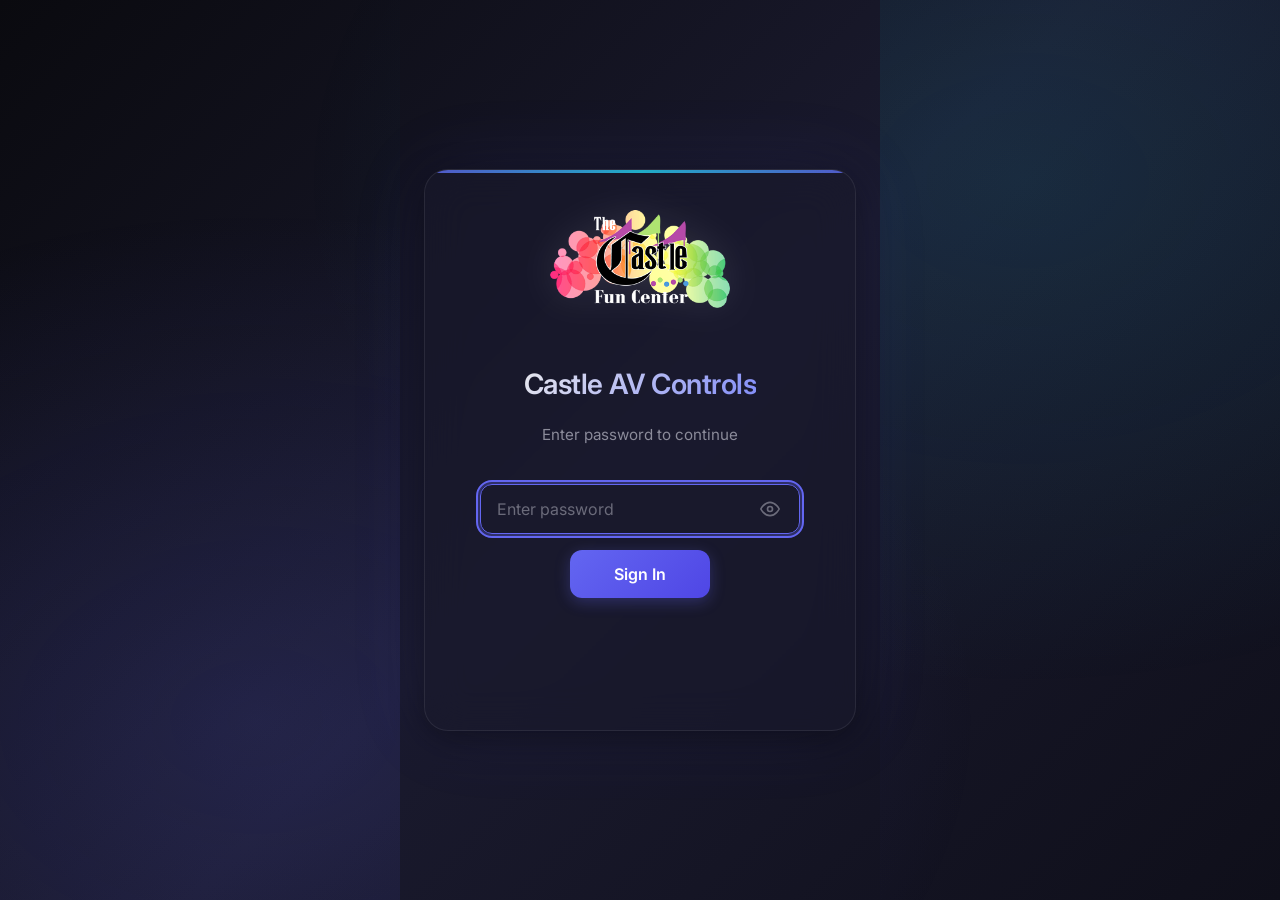
==== index.html @ af25a1f1 "Add files via upload" ====
<!DOCTYPE html>
<html lang="en">
<head>
    <meta charset="UTF-8">
    <meta name="viewport" content="width=device-width, initial-scale=1.0">
    <title>Castle AV Controls</title>
    <!-- Google Fonts with fallback for LiveCode browser widget -->
    <link rel="preconnect" href="https://fonts.googleapis.com">
    <link rel="preconnect" href="https://fonts.gstatic.com" crossorigin>
    <link href="https://fonts.googleapis.com/css2?family=Inter:wght@300;400;500;600;700&display=swap" rel="stylesheet" onerror="this.remove()">
    <!-- Fallback font stack defined in CSS below -->
    <style>
        *, *::before, *::after {
            box-sizing: border-box;
        }

        body, html {
            height: 100%;
            margin: 0;
            display: flex;
            justify-content: center;
            align-items: center;
            font-family: 'Inter', -apple-system, BlinkMacSystemFont, 'Segoe UI', Roboto, sans-serif;
            background: linear-gradient(135deg, #0a0a0f 0%, #1a1a2e 50%, #0f0f1a 100%);
            background-attachment: fixed;
            color: #e8e8ed;
            -webkit-font-smoothing: antialiased;
            -moz-osx-font-smoothing: grayscale;
        }

        /* Ambient glow effect */
        body::before {
            content: '';
            position: fixed;
            top: 0;
            left: 0;
            right: 0;
            bottom: 0;
            background-image:
                radial-gradient(ellipse at 20% 80%, rgba(99, 102, 241, 0.15) 0%, transparent 50%),
                radial-gradient(ellipse at 80% 20%, rgba(34, 211, 238, 0.1) 0%, transparent 50%);
            pointer-events: none;
            z-index: -1;
        }

        .centered-content {
            text-align: center;
            background: rgba(26, 26, 46, 0.6);
            backdrop-filter: blur(20px);
            -webkit-backdrop-filter: blur(20px);
            padding: 2.5rem;
            border-radius: 24px;
            border: 1px solid rgba(255, 255, 255, 0.08);
            box-shadow:
                0 8px 32px rgba(0, 0, 0, 0.4),
                0 0 80px rgba(99, 102, 241, 0.1);
            max-width: 90%;
            width: 480px;
            position: relative;
            overflow: hidden;
        }

        /* Subtle gradient border effect */
        .centered-content::before {
            content: '';
            position: absolute;
            top: 0;
            left: 0;
            right: 0;
            height: 3px;
            background: linear-gradient(90deg, #6366f1, #22d3ee, #6366f1);
            opacity: 0.8;
        }

        .logo {
            max-width: 180px;
            margin-bottom: 1.5rem;
            filter: brightness(1.1) drop-shadow(0 0 20px rgba(255, 255, 255, 0.1));
            transition: all 0.3s ease;
        }

        .logo:hover {
            filter: brightness(1.2) drop-shadow(0 0 30px rgba(99, 102, 241, 0.4));
            transform: scale(1.02);
        }

        h1 {
            font-size: 1.75rem;
            font-weight: 600;
            margin-bottom: 0.5rem;
            background: linear-gradient(135deg, #e8e8ed 0%, #818cf8 100%);
            -webkit-background-clip: text;
            -webkit-text-fill-color: transparent;
            background-clip: text;
            letter-spacing: -0.02em;
        }

        h5 {
            color: #8b8b9a;
            font-size: 0.95rem;
            font-weight: 400;
            margin: 0 0 1.5rem 0;
        }

        .button-grid {
            display: grid;
            grid-template-columns: repeat(2, 1fr);
            gap: 0.875rem;
            margin-top: 1.25rem;
        }

        .button {
            display: flex;
            align-items: center;
            justify-content: center;
            padding: 0.875rem 1rem;
            background: linear-gradient(135deg, #6366f1 0%, #4f46e5 100%);
            color: #ffffff;
            text-decoration: none;
            border-radius: 12px;
            transition: all 0.25s ease;
            font-weight: 500;
            font-size: 0.95rem;
            border: none;
            cursor: pointer;
            position: relative;
            overflow: hidden;
            box-shadow: 0 4px 15px rgba(99, 102, 241, 0.3);
        }

        .button::before {
            content: '';
            position: absolute;
            top: 0;
            left: -100%;
            width: 100%;
            height: 100%;
            background: linear-gradient(90deg, transparent, rgba(255, 255, 255, 0.15), transparent);
            transition: 0.4s cubic-bezier(0.4, 0, 0.2, 1);
        }

        .button:hover {
            transform: translateY(-2px);
            box-shadow: 0 6px 25px rgba(99, 102, 241, 0.4);
        }

        .button:hover::before {
            left: 100%;
        }

        .button:active {
            transform: translateY(0);
        }

        .button.special-link {
            background: linear-gradient(135deg, #22d3ee 0%, #06b6d4 100%);
            color: #0a0a0f;
            box-shadow: 0 4px 15px rgba(34, 211, 238, 0.3);
        }

        .button.special-link:hover {
            box-shadow: 0 6px 25px rgba(34, 211, 238, 0.4);
        }

        #passwordDialog {
            display: flex;
            flex-direction: column;
            align-items: center;
        }

        #passwordForm {
            display: flex;
            flex-direction: column;
            align-items: center;
            gap: 1rem;
            width: 100%;
        }

        .password-container {
            position: relative;
            width: 100%;
            max-width: 320px;
            display: flex;
            align-items: center;
        }

        #passwordInput {
            width: 100%;
            padding: 0.875rem 3rem 0.875rem 1rem;
            border: 1px solid rgba(255, 255, 255, 0.1);
            border-radius: 12px;
            background: rgba(26, 26, 46, 0.8);
            color: #e8e8ed;
            font-family: inherit;
            font-size: 1rem;
            transition: all 0.2s ease;
        }

        #passwordInput:focus {
            outline: none;
            border-color: #6366f1;
            box-shadow: 0 0 0 3px rgba(99, 102, 241, 0.3);
        }

        #passwordInput::placeholder {
            color: #6b6b7a;
        }

        .toggle-password {
            position: absolute;
            right: 0.75rem;
            background: transparent;
            border: none;
            color: #6b6b7a;
            cursor: pointer;
            padding: 0.5rem;
            display: flex;
            align-items: center;
            justify-content: center;
            transition: color 0.2s ease;
            border-radius: 8px;
        }

        .toggle-password:hover {
            color: #6366f1;
            background: rgba(99, 102, 241, 0.1);
        }

        #submitPassword {
            padding: 0.875rem 2.5rem;
            background: linear-gradient(135deg, #6366f1 0%, #4f46e5 100%);
            color: #ffffff;
            border: none;
            border-radius: 12px;
            cursor: pointer;
            font-weight: 600;
            font-size: 1rem;
            font-family: inherit;
            transition: all 0.25s ease;
            box-shadow: 0 4px 15px rgba(99, 102, 241, 0.3);
            min-width: 140px;
        }

        #submitPassword:hover {
            transform: translateY(-2px);
            box-shadow: 0 6px 25px rgba(99, 102, 241, 0.4);
        }

        #submitPassword:active {
            transform: translateY(0);
        }

        #errorMessage {
            color: #f87171;
            margin-top: 0.25rem;
            min-height: 1.5rem;
            font-size: 0.9rem;
            font-weight: 500;
        }

        .attempt-counter {
            color: #6b6b7a;
            font-size: 0.85rem;
            margin-top: 0.25rem;
        }

        .loading-spinner {
            display: inline-block;
            width: 18px;
            height: 18px;
            border: 2px solid rgba(255, 255, 255, 0.2);
            border-radius: 50%;
            border-top-color: #6366f1;
            animation: spin 0.8s linear infinite;
            margin-right: 0.5rem;
        }

        @keyframes spin {
            to { transform: rotate(360deg); }
        }

        @keyframes shake {
            0%, 100% { transform: translateX(0); }
            20%, 60% { transform: translateX(-6px); }
            40%, 80% { transform: translateX(6px); }
        }

        .shake {
            animation: shake 0.4s ease-in-out;
        }

        .shake #passwordInput {
            border-color: #ef4444 !important;
            box-shadow: 0 0 0 3px rgba(239, 68, 68, 0.3) !important;
        }

        .zone-button-loading {
            opacity: 0.6;
            pointer-events: none;
        }

        /* Tooltip styles */
        [data-tooltip] {
            position: relative;
        }

        [data-tooltip]:hover::after {
            content: attr(data-tooltip);
            position: absolute;
            bottom: calc(100% + 8px);
            left: 50%;
            transform: translateX(-50%);
            padding: 0.5rem 0.75rem;
            background: #1a1a2e;
            color: #e8e8ed;
            font-size: 0.8rem;
            font-weight: 500;
            border-radius: 8px;
            white-space: nowrap;
            z-index: 100;
            border: 1px solid rgba(255, 255, 255, 0.1);
            box-shadow: 0 4px 12px rgba(0, 0, 0, 0.3);
        }

        /* Better focus styles */
        #passwordInput:focus-visible,
        .button:focus-visible,
        #submitPassword:focus-visible {
            outline: 2px solid #6366f1;
            outline-offset: 2px;
        }

        .admin-link {
            margin-top: 1.75rem;
            padding-top: 1.25rem;
            border-top: 1px solid rgba(255, 255, 255, 0.08);
        }

        .admin-link a {
            color: #8b8b9a;
            text-decoration: none;
            font-size: 0.9rem;
            transition: all 0.2s ease;
        }

        .admin-link a:hover {
            color: #6366f1;
        }

        .admin-button {
            display: inline-flex;
            align-items: center;
            gap: 0.5rem;
            padding: 0.625rem 1rem;
            background: rgba(255, 255, 255, 0.03);
            border: 1px solid rgba(255, 255, 255, 0.08);
            border-radius: 10px;
            transition: all 0.2s ease;
        }

        .admin-button:hover {
            background: rgba(99, 102, 241, 0.1);
            border-color: rgba(99, 102, 241, 0.3);
        }

        .admin-button svg {
            opacity: 0.7;
        }

        .help-text {
            color: #6b6b7a;
            font-size: 0.875rem;
            margin-top: 1rem;
            line-height: 1.5;
        }

        .loading {
            color: #8b8b9a;
            font-style: normal;
            display: flex;
            align-items: center;
            justify-content: center;
            gap: 0.75rem;
            padding: 1rem;
            font-size: 0.95rem;
        }

        .loading::before {
            content: '';
            width: 18px;
            height: 18px;
            border: 2px solid rgba(99, 102, 241, 0.2);
            border-radius: 50%;
            border-top-color: #6366f1;
            animation: spin 0.8s linear infinite;
        }

        .error-loading {
            color: #f87171;
            text-align: center;
            padding: 1rem;
            font-size: 0.95rem;
        }

        .retry-btn {
            margin-top: 0.75rem;
            padding: 0.625rem 1.25rem;
            background: rgba(255, 255, 255, 0.05);
            border: 1px solid rgba(255, 255, 255, 0.1);
            color: #e8e8ed;
            border-radius: 8px;
            cursor: pointer;
            font-family: inherit;
            font-size: 0.9rem;
            font-weight: 500;
            transition: all 0.2s ease;
        }

        .retry-btn:hover {
            background: rgba(99, 102, 241, 0.1);
            border-color: rgba(99, 102, 241, 0.3);
        }

        /* Tablet adjustments */
        @media (max-width: 520px) {
            .centered-content {
                padding: 2rem 1.5rem;
                border-radius: 20px;
                width: 95%;
                max-width: none;
            }

            h1 {
                font-size: 1.5rem;
            }

            .logo {
                max-width: 150px;
            }
        }

        /* Mobile-specific button improvements */
        @media (max-width: 480px) {
            .centered-content {
                padding: 1.5rem 1rem;
                border-radius: 16px;
                margin: 0.5rem;
            }

            .button-grid {
                grid-template-columns: repeat(2, 1fr);
                gap: 0.625rem;
            }

            .button {
                padding: 1rem 0.75rem;
                font-size: 0.875rem;
                min-height: 56px;
                border-radius: 10px;
                text-align: center;
                line-height: 1.2;
                word-break: break-word;
                hyphens: auto;
            }

            .button.special-link {
                grid-column: span 1;
            }

            h1 {
                font-size: 1.35rem;
            }

            h5 {
                font-size: 0.875rem;
                margin-bottom: 1rem;
            }

            .logo {
                max-width: 130px;
                margin-bottom: 1rem;
            }

            .admin-link {
                margin-top: 1.25rem;
                padding-top: 1rem;
            }

            .admin-button {
                padding: 0.5rem 0.875rem;
                font-size: 0.85rem;
            }

            .help-text {
                font-size: 0.8rem;
                margin-top: 0.75rem;
            }
        }

        /* Extra small screens - single column with balanced buttons */
        @media (max-width: 340px) {
            .button-grid {
                grid-template-columns: 1fr;
                gap: 0.5rem;
            }

            .button {
                min-height: 52px;
                padding: 0.875rem 1rem;
            }
        }

        /* Touch device optimizations */
        @media (pointer: coarse) {
            .button {
                min-height: 48px;
            }

            .button:active {
                transform: scale(0.98);
            }
        }

        /* Reduced motion */
        @media (prefers-reduced-motion: reduce) {
            *, *::before, *::after {
                animation-duration: 0.01ms !important;
                animation-iteration-count: 1 !important;
                transition-duration: 0.01ms !important;
            }
        }
    </style>
</head>
<body>
    <div class="centered-content">
        <div id="passwordDialog">
            <div id="passwordForm">
                <img src="logo.png" alt="Castle AV Controls Logo" class="logo">
                <h1>Castle AV Controls</h1>
                <h5>Enter password to continue</h5>
                <div class="password-container">
                    <input type="password" id="passwordInput" placeholder="Enter password" aria-label="Password" autocomplete="current-password">
                    <button type="button" id="togglePassword" class="toggle-password" aria-label="Show password" title="Show/hide password">
                        <svg id="eyeIcon" xmlns="http://www.w3.org/2000/svg" width="20" height="20" viewBox="0 0 24 24" fill="none" stroke="currentColor" stroke-width="2">
                            <path d="M1 12s4-8 11-8 11 8 11 8-4 8-11 8-11-8-11-8z"></path>
                            <circle cx="12" cy="12" r="3"></circle>
                        </svg>
                    </button>
                </div>
                <button id="submitPassword">Sign In</button>
                <p id="errorMessage" role="alert" aria-live="polite"></p>
                <p id="attemptCounter" class="attempt-counter"></p>
            </div>
        </div>

        <div class="container" style="display: none;">
            <img src="logo.png" alt="Castle AV Controls Logo" class="logo">
            <h1>Castle AV Controls</h1>
            <div class="button-grid" id="zone-buttons">
                <span class="loading">Loading zones...</span>
            </div>
            <div class="admin-link">
                <a href="zonemanager.php" title="Add, edit, or manage zones" class="admin-button">
                    <svg width="16" height="16" viewBox="0 0 20 20" fill="currentColor">
                        <path fill-rule="evenodd" d="M11.49 3.17c-.38-1.56-2.6-1.56-2.98 0a1.532 1.532 0 01-2.286.948c-1.372-.836-2.942.734-2.106 2.106.54.886.061 2.042-.947 2.287-1.561.379-1.561 2.6 0 2.978a1.532 1.532 0 01.947 2.287c-.836 1.372.734 2.942 2.106 2.106a1.532 1.532 0 012.287.947c.379 1.561 2.6 1.561 2.978 0a1.533 1.533 0 012.287-.947c1.372.836 2.942-.734 2.106-2.106a1.533 1.533 0 01.947-2.287c1.561-.379 1.561-2.6 0-2.978a1.532 1.532 0 01-.947-2.287c.836-1.372-.734-2.942-2.106-2.106a1.532 1.532 0 01-2.287-.947zM10 13a3 3 0 100-6 3 3 0 000 6z" clip-rule="evenodd"/>
                    </svg>
                    Zone Manager
                </a>
            </div>
            <p class="help-text">Select a zone above to control AV equipment in that area.</p>
        </div>
    </div>
    <!-- LiveCode browser widget compatibility layer -->
    <script src="livecode-compat.js"></script>
    <script src="script.js"></script>
    <script>
        // Load zones dynamically from API with timeout protection
        function loadZones() {
            const container = document.getElementById('zone-buttons');
            container.innerHTML = '<span class="loading">Loading zones...</span>';

            // Use LiveCode-compatible fetch if available
            const fetchFn = (window.LiveCodeCompat && window.LiveCodeCompat.fetch) || fetch;

            // Create abort controller for timeout (with fallback)
            let controller, timeoutId;
            try {
                controller = new AbortController();
                timeoutId = setTimeout(() => controller.abort(), 10000);
            } catch (e) {
                controller = { signal: null };
                timeoutId = null;
            }

            fetchFn('api/zones.php', { signal: controller.signal, timeout: 10000 })
                .then(response => {
                    if (timeoutId) clearTimeout(timeoutId);
                    if (!response.ok) throw new Error('Network response was not ok');
                    return response.json();
                })
                .then(data => {
                    container.innerHTML = '';

                    // Add zone buttons
                    if (data.zones && data.zones.length > 0) {
                        data.zones.forEach(zone => {
                            const link = document.createElement('a');
                            link.href = zone.id + '/';
                            link.className = 'button';
                            link.textContent = zone.name || zone.id;
                            link.setAttribute('role', 'button');
                            link.setAttribute('aria-label', `Open ${zone.name || zone.id} zone controls`);
                            if (zone.description) {
                                link.setAttribute('title', zone.description);
                            }
                            if (zone.color) {
                                link.style.background = `linear-gradient(135deg, ${zone.color} 0%, ${adjustColor(zone.color, -20)} 100%)`;
                                // Ensure good text contrast
                                const brightness = getBrightness(zone.color);
                                link.style.color = brightness > 128 ? '#0a0a0f' : '#ffffff';
                                link.style.boxShadow = `0 4px 15px ${hexToRgba(zone.color, 0.3)}`;
                            }
                            container.appendChild(link);
                        });
                    } else {
                        container.innerHTML = '<p class="help-text">No zones configured. Use Zone Manager to add zones.</p>';
                    }

                    // Add special links (Quick Links)
                    if (data.specialLinks && data.specialLinks.length > 0) {
                        data.specialLinks.forEach(link => {
                            const a = document.createElement('a');
                            a.href = link.url;
                            a.className = 'button special-link';
                            a.textContent = link.name;
                            a.setAttribute('role', 'button');
                            if (link.description) {
                                a.setAttribute('title', link.description);
                            }
                            if (link.openInNewTab) {
                                a.setAttribute('target', '_blank');
                                a.setAttribute('rel', 'noopener noreferrer');
                            }
                            if (link.color) {
                                a.style.background = `linear-gradient(135deg, ${link.color} 0%, ${adjustColor(link.color, -20)} 100%)`;
                                // Ensure good text contrast for custom colors
                                const brightness = getBrightness(link.color);
                                a.style.color = brightness > 128 ? '#0a0a0f' : '#ffffff';
                                a.style.boxShadow = `0 4px 15px ${hexToRgba(link.color, 0.3)}`;
                            }
                            container.appendChild(a);
                        });
                    }
                })
                .catch(error => {
                    if (timeoutId) clearTimeout(timeoutId);
                    const isTimeout = error.name === 'AbortError' || error.message === 'Request timeout';
                    console.error('Failed to load zones:', isTimeout ? 'Request timed out' : error);
                    // Show error with retry option
                    container.innerHTML = `
                        <div class="error-loading">
                            <p>${isTimeout ? 'Loading zones timed out.' : 'Failed to load zones.'} Using default zones.</p>
                            <button class="retry-btn" onclick="loadZones()">Retry</button>
                        </div>
                        <a href="bowling/" class="button">Bowling</a>
                        <a href="bowlingbar/" class="button">BowlingBar</a>
                        <a href="rink/" class="button">Rink</a>
                        <a href="jesters/" class="button">Jesters</a>
                        <a href="facility/" class="button">Facility</a>
                        <a href="outside/" class="button">Outside</a>
                        <a href="all/" class="button">ALL</a>
                        <a href="multi/" class="button">Multi</a>
                        <a href="dashboard/" class="button special-link">Dashboard</a>
                        <a href="osd/" class="button special-link">OSD</a>
                    `;
                });
        }

        // Helper function to calculate color brightness
        function getBrightness(hexColor) {
            const hex = hexColor.replace('#', '');
            const r = parseInt(hex.substr(0, 2), 16);
            const g = parseInt(hex.substr(2, 2), 16);
            const b = parseInt(hex.substr(4, 2), 16);
            return (r * 299 + g * 587 + b * 114) / 1000;
        }

        // Helper function to adjust color brightness
        function adjustColor(hexColor, amount) {
            const hex = hexColor.replace('#', '');
            let r = parseInt(hex.substr(0, 2), 16);
            let g = parseInt(hex.substr(2, 2), 16);
            let b = parseInt(hex.substr(4, 2), 16);

            r = Math.max(0, Math.min(255, r + amount));
            g = Math.max(0, Math.min(255, g + amount));
            b = Math.max(0, Math.min(255, b + amount));

            return '#' + [r, g, b].map(x => x.toString(16).padStart(2, '0')).join('');
        }

        // Helper function to convert hex to rgba
        function hexToRgba(hexColor, alpha) {
            const hex = hexColor.replace('#', '');
            const r = parseInt(hex.substr(0, 2), 16);
            const g = parseInt(hex.substr(2, 2), 16);
            const b = parseInt(hex.substr(4, 2), 16);
            return `rgba(${r}, ${g}, ${b}, ${alpha})`;
        }

        // Load zones when container becomes visible (after password)
        const zoneObserver = new MutationObserver(function(mutations) {
            mutations.forEach(function(mutation) {
                if (mutation.type === 'attributes' && mutation.attributeName === 'style') {
                    const mainContainer = document.querySelector('.container');
                    if (mainContainer && mainContainer.style.display !== 'none') {
                        loadZones();
                        zoneObserver.disconnect();
                    }
                }
            });
        });

        const mainContainer = document.querySelector('.container');
        if (mainContainer) {
            zoneObserver.observe(mainContainer, { attributes: true });
            // Also load immediately if already visible
            if (mainContainer.style.display !== 'none') {
                loadZones();
            }
        }
    </script>
</body>
</html>
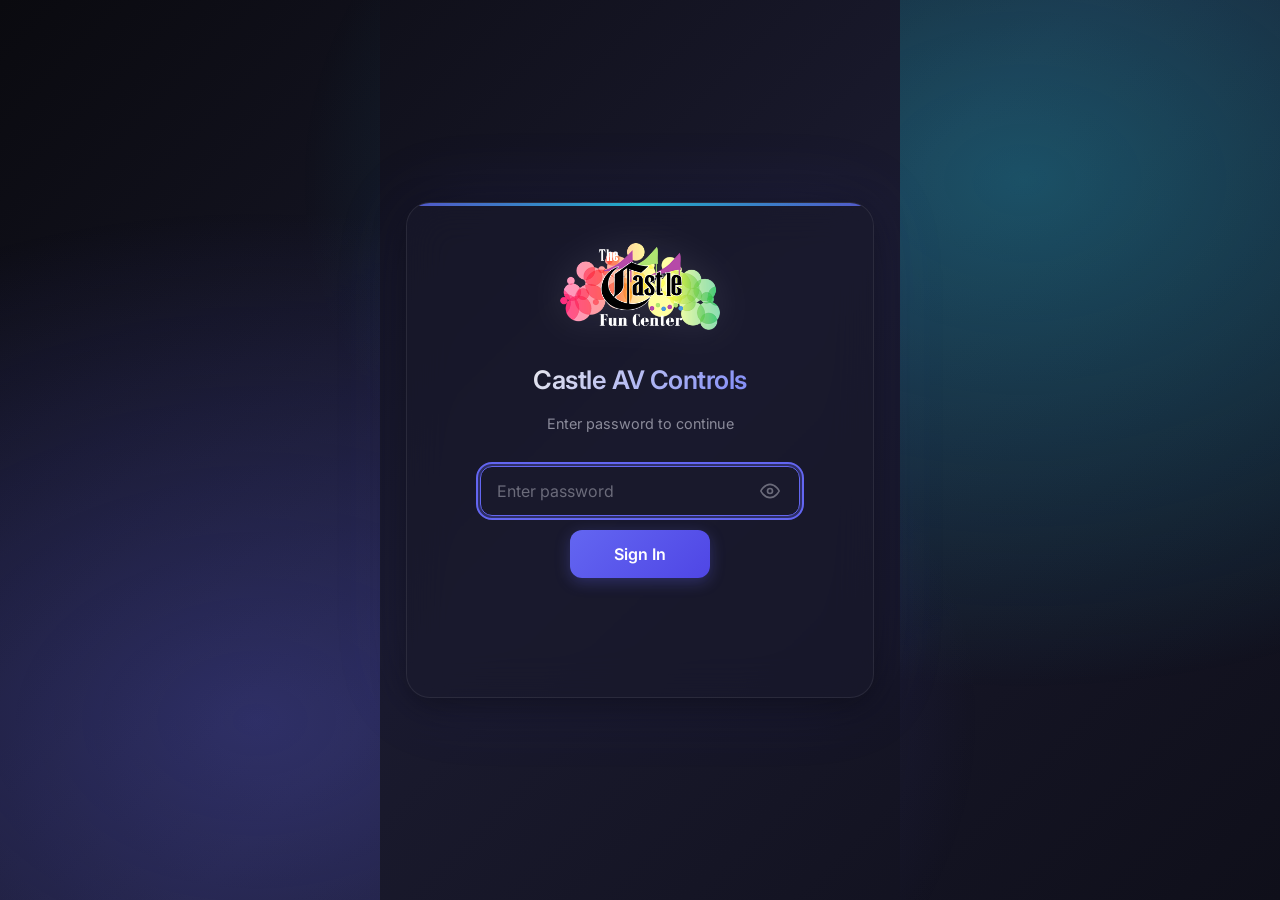
==== commit 9faa98f7: "Improve site modularity, add Device Directory, optimize for low-res displays - Extract inline CSS/JS" ====
--- a/index.html
+++ b/index.html
@@ -2,537 +2,18 @@
 <html lang="en">
 <head>
     <meta charset="UTF-8">
-    <meta name="viewport" content="width=device-width, initial-scale=1.0">
+    <meta name="viewport" content="width=device-width, initial-scale=1.0, user-scalable=yes">
     <title>Castle AV Controls</title>
     <!-- Google Fonts with fallback for LiveCode browser widget -->
     <link rel="preconnect" href="https://fonts.googleapis.com">
     <link rel="preconnect" href="https://fonts.gstatic.com" crossorigin>
     <link href="https://fonts.googleapis.com/css2?family=Inter:wght@300;400;500;600;700&display=swap" rel="stylesheet" onerror="this.remove()">
-    <!-- Fallback font stack defined in CSS below -->
-    <style>
-        *, *::before, *::after {
-            box-sizing: border-box;
-        }
-
-        body, html {
-            height: 100%;
-            margin: 0;
-            display: flex;
-            justify-content: center;
-            align-items: center;
-            font-family: 'Inter', -apple-system, BlinkMacSystemFont, 'Segoe UI', Roboto, sans-serif;
-            background: linear-gradient(135deg, #0a0a0f 0%, #1a1a2e 50%, #0f0f1a 100%);
-            background-attachment: fixed;
-            color: #e8e8ed;
-            -webkit-font-smoothing: antialiased;
-            -moz-osx-font-smoothing: grayscale;
-        }
-
-        /* Ambient glow effect */
-        body::before {
-            content: '';
-            position: fixed;
-            top: 0;
-            left: 0;
-            right: 0;
-            bottom: 0;
-            background-image:
-                radial-gradient(ellipse at 20% 80%, rgba(99, 102, 241, 0.15) 0%, transparent 50%),
-                radial-gradient(ellipse at 80% 20%, rgba(34, 211, 238, 0.1) 0%, transparent 50%);
-            pointer-events: none;
-            z-index: -1;
-        }
-
-        .centered-content {
-            text-align: center;
-            background: rgba(26, 26, 46, 0.6);
-            backdrop-filter: blur(20px);
-            -webkit-backdrop-filter: blur(20px);
-            padding: 2.5rem;
-            border-radius: 24px;
-            border: 1px solid rgba(255, 255, 255, 0.08);
-            box-shadow:
-                0 8px 32px rgba(0, 0, 0, 0.4),
-                0 0 80px rgba(99, 102, 241, 0.1);
-            max-width: 90%;
-            width: 480px;
-            position: relative;
-            overflow: hidden;
-        }
-
-        /* Subtle gradient border effect */
-        .centered-content::before {
-            content: '';
-            position: absolute;
-            top: 0;
-            left: 0;
-            right: 0;
-            height: 3px;
-            background: linear-gradient(90deg, #6366f1, #22d3ee, #6366f1);
-            opacity: 0.8;
-        }
-
-        .logo {
-            max-width: 180px;
-            margin-bottom: 1.5rem;
-            filter: brightness(1.1) drop-shadow(0 0 20px rgba(255, 255, 255, 0.1));
-            transition: all 0.3s ease;
-        }
-
-        .logo:hover {
-            filter: brightness(1.2) drop-shadow(0 0 30px rgba(99, 102, 241, 0.4));
-            transform: scale(1.02);
-        }
-
-        h1 {
-            font-size: 1.75rem;
-            font-weight: 600;
-            margin-bottom: 0.5rem;
-            background: linear-gradient(135deg, #e8e8ed 0%, #818cf8 100%);
-            -webkit-background-clip: text;
-            -webkit-text-fill-color: transparent;
-            background-clip: text;
-            letter-spacing: -0.02em;
-        }
-
-        h5 {
-            color: #8b8b9a;
-            font-size: 0.95rem;
-            font-weight: 400;
-            margin: 0 0 1.5rem 0;
-        }
-
-        .button-grid {
-            display: grid;
-            grid-template-columns: repeat(2, 1fr);
-            gap: 0.875rem;
-            margin-top: 1.25rem;
-        }
-
-        .button {
-            display: flex;
-            align-items: center;
-            justify-content: center;
-            padding: 0.875rem 1rem;
-            background: linear-gradient(135deg, #6366f1 0%, #4f46e5 100%);
-            color: #ffffff;
-            text-decoration: none;
-            border-radius: 12px;
-            transition: all 0.25s ease;
-            font-weight: 500;
-            font-size: 0.95rem;
-            border: none;
-            cursor: pointer;
-            position: relative;
-            overflow: hidden;
-            box-shadow: 0 4px 15px rgba(99, 102, 241, 0.3);
-        }
-
-        .button::before {
-            content: '';
-            position: absolute;
-            top: 0;
-            left: -100%;
-            width: 100%;
-            height: 100%;
-            background: linear-gradient(90deg, transparent, rgba(255, 255, 255, 0.15), transparent);
-            transition: 0.4s cubic-bezier(0.4, 0, 0.2, 1);
-        }
-
-        .button:hover {
-            transform: translateY(-2px);
-            box-shadow: 0 6px 25px rgba(99, 102, 241, 0.4);
-        }
-
-        .button:hover::before {
-            left: 100%;
-        }
-
-        .button:active {
-            transform: translateY(0);
-        }
-
-        .button.special-link {
-            background: linear-gradient(135deg, #22d3ee 0%, #06b6d4 100%);
-            color: #0a0a0f;
-            box-shadow: 0 4px 15px rgba(34, 211, 238, 0.3);
-        }
-
-        .button.special-link:hover {
-            box-shadow: 0 6px 25px rgba(34, 211, 238, 0.4);
-        }
-
-        #passwordDialog {
-            display: flex;
-            flex-direction: column;
-            align-items: center;
-        }
-
-        #passwordForm {
-            display: flex;
-            flex-direction: column;
-            align-items: center;
-            gap: 1rem;
-            width: 100%;
-        }
-
-        .password-container {
-            position: relative;
-            width: 100%;
-            max-width: 320px;
-            display: flex;
-            align-items: center;
-        }
-
-        #passwordInput {
-            width: 100%;
-            padding: 0.875rem 3rem 0.875rem 1rem;
-            border: 1px solid rgba(255, 255, 255, 0.1);
-            border-radius: 12px;
-            background: rgba(26, 26, 46, 0.8);
-            color: #e8e8ed;
-            font-family: inherit;
-            font-size: 1rem;
-            transition: all 0.2s ease;
-        }
-
-        #passwordInput:focus {
-            outline: none;
-            border-color: #6366f1;
-            box-shadow: 0 0 0 3px rgba(99, 102, 241, 0.3);
-        }
-
-        #passwordInput::placeholder {
-            color: #6b6b7a;
-        }
-
-        .toggle-password {
-            position: absolute;
-            right: 0.75rem;
-            background: transparent;
-            border: none;
-            color: #6b6b7a;
-            cursor: pointer;
-            padding: 0.5rem;
-            display: flex;
-            align-items: center;
-            justify-content: center;
-            transition: color 0.2s ease;
-            border-radius: 8px;
-        }
-
-        .toggle-password:hover {
-            color: #6366f1;
-            background: rgba(99, 102, 241, 0.1);
-        }
-
-        #submitPassword {
-            padding: 0.875rem 2.5rem;
-            background: linear-gradient(135deg, #6366f1 0%, #4f46e5 100%);
-            color: #ffffff;
-            border: none;
-            border-radius: 12px;
-            cursor: pointer;
-            font-weight: 600;
-            font-size: 1rem;
-            font-family: inherit;
-            transition: all 0.25s ease;
-            box-shadow: 0 4px 15px rgba(99, 102, 241, 0.3);
-            min-width: 140px;
-        }
-
-        #submitPassword:hover {
-            transform: translateY(-2px);
-            box-shadow: 0 6px 25px rgba(99, 102, 241, 0.4);
-        }
-
-        #submitPassword:active {
-            transform: translateY(0);
-        }
-
-        #errorMessage {
-            color: #f87171;
-            margin-top: 0.25rem;
-            min-height: 1.5rem;
-            font-size: 0.9rem;
-            font-weight: 500;
-        }
-
-        .attempt-counter {
-            color: #6b6b7a;
-            font-size: 0.85rem;
-            margin-top: 0.25rem;
-        }
-
-        .loading-spinner {
-            display: inline-block;
-            width: 18px;
-            height: 18px;
-            border: 2px solid rgba(255, 255, 255, 0.2);
-            border-radius: 50%;
-            border-top-color: #6366f1;
-            animation: spin 0.8s linear infinite;
-            margin-right: 0.5rem;
-        }
-
-        @keyframes spin {
-            to { transform: rotate(360deg); }
-        }
-
-        @keyframes shake {
-            0%, 100% { transform: translateX(0); }
-            20%, 60% { transform: translateX(-6px); }
-            40%, 80% { transform: translateX(6px); }
-        }
-
-        .shake {
-            animation: shake 0.4s ease-in-out;
-        }
-
-        .shake #passwordInput {
-            border-color: #ef4444 !important;
-            box-shadow: 0 0 0 3px rgba(239, 68, 68, 0.3) !important;
-        }
-
-        .zone-button-loading {
-            opacity: 0.6;
-            pointer-events: none;
-        }
-
-        /* Tooltip styles */
-        [data-tooltip] {
-            position: relative;
-        }
-
-        [data-tooltip]:hover::after {
-            content: attr(data-tooltip);
-            position: absolute;
-            bottom: calc(100% + 8px);
-            left: 50%;
-            transform: translateX(-50%);
-            padding: 0.5rem 0.75rem;
-            background: #1a1a2e;
-            color: #e8e8ed;
-            font-size: 0.8rem;
-            font-weight: 500;
-            border-radius: 8px;
-            white-space: nowrap;
-            z-index: 100;
-            border: 1px solid rgba(255, 255, 255, 0.1);
-            box-shadow: 0 4px 12px rgba(0, 0, 0, 0.3);
-        }
-
-        /* Better focus styles */
-        #passwordInput:focus-visible,
-        .button:focus-visible,
-        #submitPassword:focus-visible {
-            outline: 2px solid #6366f1;
-            outline-offset: 2px;
-        }
-
-        .admin-link {
-            margin-top: 1.75rem;
-            padding-top: 1.25rem;
-            border-top: 1px solid rgba(255, 255, 255, 0.08);
-        }
-
-        .admin-link a {
-            color: #8b8b9a;
-            text-decoration: none;
-            font-size: 0.9rem;
-            transition: all 0.2s ease;
-        }
-
-        .admin-link a:hover {
-            color: #6366f1;
-        }
-
-        .admin-button {
-            display: inline-flex;
-            align-items: center;
-            gap: 0.5rem;
-            padding: 0.625rem 1rem;
-            background: rgba(255, 255, 255, 0.03);
-            border: 1px solid rgba(255, 255, 255, 0.08);
-            border-radius: 10px;
-            transition: all 0.2s ease;
-        }
-
-        .admin-button:hover {
-            background: rgba(99, 102, 241, 0.1);
-            border-color: rgba(99, 102, 241, 0.3);
-        }
-
-        .admin-button svg {
-            opacity: 0.7;
-        }
-
-        .help-text {
-            color: #6b6b7a;
-            font-size: 0.875rem;
-            margin-top: 1rem;
-            line-height: 1.5;
-        }
-
-        .loading {
-            color: #8b8b9a;
-            font-style: normal;
-            display: flex;
-            align-items: center;
-            justify-content: center;
-            gap: 0.75rem;
-            padding: 1rem;
-            font-size: 0.95rem;
-        }
-
-        .loading::before {
-            content: '';
-            width: 18px;
-            height: 18px;
-            border: 2px solid rgba(99, 102, 241, 0.2);
-            border-radius: 50%;
-            border-top-color: #6366f1;
-            animation: spin 0.8s linear infinite;
-        }
-
-        .error-loading {
-            color: #f87171;
-            text-align: center;
-            padding: 1rem;
-            font-size: 0.95rem;
-        }
-
-        .retry-btn {
-            margin-top: 0.75rem;
-            padding: 0.625rem 1.25rem;
-            background: rgba(255, 255, 255, 0.05);
-            border: 1px solid rgba(255, 255, 255, 0.1);
-            color: #e8e8ed;
-            border-radius: 8px;
-            cursor: pointer;
-            font-family: inherit;
-            font-size: 0.9rem;
-            font-weight: 500;
-            transition: all 0.2s ease;
-        }
-
-        .retry-btn:hover {
-            background: rgba(99, 102, 241, 0.1);
-            border-color: rgba(99, 102, 241, 0.3);
-        }
-
-        /* Tablet adjustments */
-        @media (max-width: 520px) {
-            .centered-content {
-                padding: 2rem 1.5rem;
-                border-radius: 20px;
-                width: 95%;
-                max-width: none;
-            }
-
-            h1 {
-                font-size: 1.5rem;
-            }
-
-            .logo {
-                max-width: 150px;
-            }
-        }
-
-        /* Mobile-specific button improvements */
-        @media (max-width: 480px) {
-            .centered-content {
-                padding: 1.5rem 1rem;
-                border-radius: 16px;
-                margin: 0.5rem;
-            }
-
-            .button-grid {
-                grid-template-columns: repeat(2, 1fr);
-                gap: 0.625rem;
-            }
-
-            .button {
-                padding: 1rem 0.75rem;
-                font-size: 0.875rem;
-                min-height: 56px;
-                border-radius: 10px;
-                text-align: center;
-                line-height: 1.2;
-                word-break: break-word;
-                hyphens: auto;
-            }
-
-            .button.special-link {
-                grid-column: span 1;
-            }
-
-            h1 {
-                font-size: 1.35rem;
-            }
-
-            h5 {
-                font-size: 0.875rem;
-                margin-bottom: 1rem;
-            }
-
-            .logo {
-                max-width: 130px;
-                margin-bottom: 1rem;
-            }
-
-            .admin-link {
-                margin-top: 1.25rem;
-                padding-top: 1rem;
-            }
-
-            .admin-button {
-                padding: 0.5rem 0.875rem;
-                font-size: 0.85rem;
-            }
-
-            .help-text {
-                font-size: 0.8rem;
-                margin-top: 0.75rem;
-            }
-        }
-
-        /* Extra small screens - single column with balanced buttons */
-        @media (max-width: 340px) {
-            .button-grid {
-                grid-template-columns: 1fr;
-                gap: 0.5rem;
-            }
-
-            .button {
-                min-height: 52px;
-                padding: 0.875rem 1rem;
-            }
-        }
-
-        /* Touch device optimizations */
-        @media (pointer: coarse) {
-            .button {
-                min-height: 48px;
-            }
-
-            .button:active {
-                transform: scale(0.98);
-            }
-        }
-
-        /* Reduced motion */
-        @media (prefers-reduced-motion: reduce) {
-            *, *::before, *::after {
-                animation-duration: 0.01ms !important;
-                animation-iteration-count: 1 !important;
-                transition-duration: 0.01ms !important;
-            }
-        }
-    </style>
+    <!-- Modular CSS: all styles in landing.css -->
+    <link rel="stylesheet" href="landing.css">
 </head>
 <body>
     <div class="centered-content">
+        <!-- Password Gate -->
         <div id="passwordDialog">
             <div id="passwordForm">
                 <img src="logo.png" alt="Castle AV Controls Logo" class="logo">
@@ -553,6 +34,7 @@
             </div>
         </div>
 
+        <!-- Main Content (shown after auth) -->
         <div class="container" style="display: none;">
             <img src="logo.png" alt="Castle AV Controls Logo" class="logo">
             <h1>Castle AV Controls</h1>
@@ -561,174 +43,25 @@
             </div>
             <div class="admin-link">
                 <a href="zonemanager.php" title="Add, edit, or manage zones" class="admin-button">
-                    <svg width="16" height="16" viewBox="0 0 20 20" fill="currentColor">
+                    <svg width="14" height="14" viewBox="0 0 20 20" fill="currentColor">
                         <path fill-rule="evenodd" d="M11.49 3.17c-.38-1.56-2.6-1.56-2.98 0a1.532 1.532 0 01-2.286.948c-1.372-.836-2.942.734-2.106 2.106.54.886.061 2.042-.947 2.287-1.561.379-1.561 2.6 0 2.978a1.532 1.532 0 01.947 2.287c-.836 1.372.734 2.942 2.106 2.106a1.532 1.532 0 012.287.947c.379 1.561 2.6 1.561 2.978 0a1.533 1.533 0 012.287-.947c1.372.836 2.942-.734 2.106-2.106a1.533 1.533 0 01.947-2.287c1.561-.379 1.561-2.6 0-2.978a1.532 1.532 0 01-.947-2.287c.836-1.372-.734-2.942-2.106-2.106a1.532 1.532 0 01-2.287-.947zM10 13a3 3 0 100-6 3 3 0 000 6z" clip-rule="evenodd"/>
                     </svg>
                     Zone Manager
                 </a>
+                <a href="devices.php" title="View all devices and IP addresses" class="admin-button">
+                    <svg width="14" height="14" viewBox="0 0 20 20" fill="currentColor">
+                        <path fill-rule="evenodd" d="M2 5a2 2 0 012-2h12a2 2 0 012 2v2a2 2 0 01-2 2H4a2 2 0 01-2-2V5zm14 1a1 1 0 11-2 0 1 1 0 012 0zM2 13a2 2 0 012-2h12a2 2 0 012 2v2a2 2 0 01-2 2H4a2 2 0 01-2-2v-2zm14 1a1 1 0 11-2 0 1 1 0 012 0z" clip-rule="evenodd"/>
+                    </svg>
+                    Devices
+                </a>
             </div>
-            <p class="help-text">Select a zone above to control AV equipment in that area.</p>
+            <p class="help-text">Select a zone to control AV equipment in that area.</p>
         </div>
     </div>
-    <!-- LiveCode browser widget compatibility layer -->
+
+    <!-- Modular JS: LiveCode compat, auth logic, zone loader -->
     <script src="livecode-compat.js"></script>
     <script src="script.js"></script>
-    <script>
-        // Load zones dynamically from API with timeout protection
-        function loadZones() {
-            const container = document.getElementById('zone-buttons');
-            container.innerHTML = '<span class="loading">Loading zones...</span>';
-
-            // Use LiveCode-compatible fetch if available
-            const fetchFn = (window.LiveCodeCompat && window.LiveCodeCompat.fetch) || fetch;
-
-            // Create abort controller for timeout (with fallback)
-            let controller, timeoutId;
-            try {
-                controller = new AbortController();
-                timeoutId = setTimeout(() => controller.abort(), 10000);
-            } catch (e) {
-                controller = { signal: null };
-                timeoutId = null;
-            }
-
-            fetchFn('api/zones.php', { signal: controller.signal, timeout: 10000 })
-                .then(response => {
-                    if (timeoutId) clearTimeout(timeoutId);
-                    if (!response.ok) throw new Error('Network response was not ok');
-                    return response.json();
-                })
-                .then(data => {
-                    container.innerHTML = '';
-
-                    // Add zone buttons
-                    if (data.zones && data.zones.length > 0) {
-                        data.zones.forEach(zone => {
-                            const link = document.createElement('a');
-                            link.href = zone.id + '/';
-                            link.className = 'button';
-                            link.textContent = zone.name || zone.id;
-                            link.setAttribute('role', 'button');
-                            link.setAttribute('aria-label', `Open ${zone.name || zone.id} zone controls`);
-                            if (zone.description) {
-                                link.setAttribute('title', zone.description);
-                            }
-                            if (zone.color) {
-                                link.style.background = `linear-gradient(135deg, ${zone.color} 0%, ${adjustColor(zone.color, -20)} 100%)`;
-                                // Ensure good text contrast
-                                const brightness = getBrightness(zone.color);
-                                link.style.color = brightness > 128 ? '#0a0a0f' : '#ffffff';
-                                link.style.boxShadow = `0 4px 15px ${hexToRgba(zone.color, 0.3)}`;
-                            }
-                            container.appendChild(link);
-                        });
-                    } else {
-                        container.innerHTML = '<p class="help-text">No zones configured. Use Zone Manager to add zones.</p>';
-                    }
-
-                    // Add special links (Quick Links)
-                    if (data.specialLinks && data.specialLinks.length > 0) {
-                        data.specialLinks.forEach(link => {
-                            const a = document.createElement('a');
-                            a.href = link.url;
-                            a.className = 'button special-link';
-                            a.textContent = link.name;
-                            a.setAttribute('role', 'button');
-                            if (link.description) {
-                                a.setAttribute('title', link.description);
-                            }
-                            if (link.openInNewTab) {
-                                a.setAttribute('target', '_blank');
-                                a.setAttribute('rel', 'noopener noreferrer');
-                            }
-                            if (link.color) {
-                                a.style.background = `linear-gradient(135deg, ${link.color} 0%, ${adjustColor(link.color, -20)} 100%)`;
-                                // Ensure good text contrast for custom colors
-                                const brightness = getBrightness(link.color);
-                                a.style.color = brightness > 128 ? '#0a0a0f' : '#ffffff';
-                                a.style.boxShadow = `0 4px 15px ${hexToRgba(link.color, 0.3)}`;
-                            }
-                            container.appendChild(a);
-                        });
-                    }
-                })
-                .catch(error => {
-                    if (timeoutId) clearTimeout(timeoutId);
-                    const isTimeout = error.name === 'AbortError' || error.message === 'Request timeout';
-                    console.error('Failed to load zones:', isTimeout ? 'Request timed out' : error);
-                    // Show error with retry option
-                    container.innerHTML = `
-                        <div class="error-loading">
-                            <p>${isTimeout ? 'Loading zones timed out.' : 'Failed to load zones.'} Using default zones.</p>
-                            <button class="retry-btn" onclick="loadZones()">Retry</button>
-                        </div>
-                        <a href="bowling/" class="button">Bowling</a>
-                        <a href="bowlingbar/" class="button">BowlingBar</a>
-                        <a href="rink/" class="button">Rink</a>
-                        <a href="jesters/" class="button">Jesters</a>
-                        <a href="facility/" class="button">Facility</a>
-                        <a href="outside/" class="button">Outside</a>
-                        <a href="all/" class="button">ALL</a>
-                        <a href="multi/" class="button">Multi</a>
-                        <a href="dashboard/" class="button special-link">Dashboard</a>
-                        <a href="osd/" class="button special-link">OSD</a>
-                    `;
-                });
-        }
-
-        // Helper function to calculate color brightness
-        function getBrightness(hexColor) {
-            const hex = hexColor.replace('#', '');
-            const r = parseInt(hex.substr(0, 2), 16);
-            const g = parseInt(hex.substr(2, 2), 16);
-            const b = parseInt(hex.substr(4, 2), 16);
-            return (r * 299 + g * 587 + b * 114) / 1000;
-        }
-
-        // Helper function to adjust color brightness
-        function adjustColor(hexColor, amount) {
-            const hex = hexColor.replace('#', '');
-            let r = parseInt(hex.substr(0, 2), 16);
-            let g = parseInt(hex.substr(2, 2), 16);
-            let b = parseInt(hex.substr(4, 2), 16);
-
-            r = Math.max(0, Math.min(255, r + amount));
-            g = Math.max(0, Math.min(255, g + amount));
-            b = Math.max(0, Math.min(255, b + amount));
-
-            return '#' + [r, g, b].map(x => x.toString(16).padStart(2, '0')).join('');
-        }
-
-        // Helper function to convert hex to rgba
-        function hexToRgba(hexColor, alpha) {
-            const hex = hexColor.replace('#', '');
-            const r = parseInt(hex.substr(0, 2), 16);
-            const g = parseInt(hex.substr(2, 2), 16);
-            const b = parseInt(hex.substr(4, 2), 16);
-            return `rgba(${r}, ${g}, ${b}, ${alpha})`;
-        }
-
-        // Load zones when container becomes visible (after password)
-        const zoneObserver = new MutationObserver(function(mutations) {
-            mutations.forEach(function(mutation) {
-                if (mutation.type === 'attributes' && mutation.attributeName === 'style') {
-                    const mainContainer = document.querySelector('.container');
-                    if (mainContainer && mainContainer.style.display !== 'none') {
-                        loadZones();
-                        zoneObserver.disconnect();
-                    }
-                }
-            });
-        });
-
-        const mainContainer = document.querySelector('.container');
-        if (mainContainer) {
-            zoneObserver.observe(mainContainer, { attributes: true });
-            // Also load immediately if already visible
-            if (mainContainer.style.display !== 'none') {
-                loadZones();
-            }
-        }
-    </script>
+    <script src="landing.js"></script>
 </body>
 </html>
--- a/landing.css
+++ b/landing.css
@@ -0,0 +1,678 @@
+/* Castle AV Controls - Landing Page Styles */
+/* ========================================= */
+
+*, *::before, *::after {
+    box-sizing: border-box;
+}
+
+:root {
+    --primary-color: #6366f1;
+    --primary-dark: #4f46e5;
+    --primary-light: #818cf8;
+    --primary-glow: rgba(99, 102, 241, 0.3);
+    --accent-color: #22d3ee;
+    --accent-dark: #06b6d4;
+    --accent-glow: rgba(34, 211, 238, 0.3);
+    --bg-deep: #0a0a0f;
+    --bg-mid: #1a1a2e;
+    --bg-surface: rgba(26, 26, 46, 0.6);
+    --text-primary: #e8e8ed;
+    --text-muted: #8b8b9a;
+    --text-dim: #6b6b7a;
+    --border-subtle: rgba(255, 255, 255, 0.08);
+    --border-light: rgba(255, 255, 255, 0.1);
+    --error-color: #f87171;
+    --success-color: #00C853;
+    --radius-sm: 8px;
+    --radius-md: 12px;
+    --radius-lg: 16px;
+    --radius-xl: 24px;
+}
+
+body, html {
+    height: 100%;
+    margin: 0;
+    display: flex;
+    justify-content: center;
+    align-items: center;
+    font-family: 'Inter', -apple-system, BlinkMacSystemFont, 'Segoe UI', Roboto, sans-serif;
+    background: linear-gradient(135deg, var(--bg-deep) 0%, var(--bg-mid) 50%, #0f0f1a 100%);
+    background-attachment: fixed;
+    color: var(--text-primary);
+    -webkit-font-smoothing: antialiased;
+    -moz-osx-font-smoothing: grayscale;
+}
+
+/* Ambient glow effect */
+body::before {
+    content: '';
+    position: fixed;
+    top: 0;
+    left: 0;
+    right: 0;
+    bottom: 0;
+    background-image:
+        radial-gradient(ellipse at 20% 80%, var(--primary-glow) 0%, transparent 50%),
+        radial-gradient(ellipse at 80% 20%, var(--accent-glow) 0%, transparent 50%);
+    pointer-events: none;
+    z-index: -1;
+}
+
+/* ---- Main Card ---- */
+.centered-content {
+    text-align: center;
+    background: var(--bg-surface);
+    backdrop-filter: blur(20px);
+    -webkit-backdrop-filter: blur(20px);
+    padding: 2.5rem;
+    border-radius: var(--radius-xl);
+    border: 1px solid var(--border-subtle);
+    box-shadow:
+        0 8px 32px rgba(0, 0, 0, 0.4),
+        0 0 80px rgba(99, 102, 241, 0.1);
+    max-width: 90%;
+    width: 520px;
+    position: relative;
+    overflow: hidden;
+}
+
+/* Top gradient accent bar */
+.centered-content::before {
+    content: '';
+    position: absolute;
+    top: 0;
+    left: 0;
+    right: 0;
+    height: 3px;
+    background: linear-gradient(90deg, var(--primary-color), var(--accent-color), var(--primary-color));
+    opacity: 0.8;
+}
+
+/* ---- Logo ---- */
+.logo {
+    max-width: 160px;
+    margin-bottom: 1.25rem;
+    filter: brightness(1.1) drop-shadow(0 0 20px rgba(255, 255, 255, 0.1));
+    transition: all 0.3s ease;
+}
+
+.logo:hover {
+    filter: brightness(1.2) drop-shadow(0 0 30px var(--primary-glow));
+    transform: scale(1.02);
+}
+
+/* ---- Headings ---- */
+h1 {
+    font-size: 1.6rem;
+    font-weight: 600;
+    margin: 0 0 0.35rem 0;
+    background: linear-gradient(135deg, var(--text-primary) 0%, var(--primary-light) 100%);
+    -webkit-background-clip: text;
+    -webkit-text-fill-color: transparent;
+    background-clip: text;
+    letter-spacing: -0.02em;
+}
+
+h5 {
+    color: var(--text-muted);
+    font-size: 0.9rem;
+    font-weight: 400;
+    margin: 0 0 1.25rem 0;
+}
+
+/* ---- Zone Button Grid ---- */
+.button-grid {
+    display: grid;
+    grid-template-columns: repeat(2, 1fr);
+    gap: 0.75rem;
+    margin-top: 1rem;
+}
+
+.button {
+    display: flex;
+    align-items: center;
+    justify-content: center;
+    padding: 0.75rem 0.875rem;
+    background: linear-gradient(135deg, var(--primary-color) 0%, var(--primary-dark) 100%);
+    color: #ffffff;
+    text-decoration: none;
+    border-radius: var(--radius-md);
+    transition: all 0.25s ease;
+    font-weight: 500;
+    font-size: 0.9rem;
+    border: none;
+    cursor: pointer;
+    position: relative;
+    overflow: hidden;
+    box-shadow: 0 4px 15px var(--primary-glow);
+    min-height: 44px;
+}
+
+.button::before {
+    content: '';
+    position: absolute;
+    top: 0;
+    left: -100%;
+    width: 100%;
+    height: 100%;
+    background: linear-gradient(90deg, transparent, rgba(255, 255, 255, 0.15), transparent);
+    transition: 0.4s cubic-bezier(0.4, 0, 0.2, 1);
+}
+
+.button:hover {
+    transform: translateY(-2px);
+    box-shadow: 0 6px 25px var(--primary-glow);
+}
+
+.button:hover::before {
+    left: 100%;
+}
+
+.button:active {
+    transform: translateY(0);
+}
+
+.button.special-link {
+    background: linear-gradient(135deg, var(--accent-color) 0%, var(--accent-dark) 100%);
+    color: #0a0a0f;
+    box-shadow: 0 4px 15px var(--accent-glow);
+    font-weight: 600;
+}
+
+.button.special-link:hover {
+    box-shadow: 0 6px 25px var(--accent-glow);
+}
+
+/* ---- Password Dialog ---- */
+#passwordDialog {
+    display: flex;
+    flex-direction: column;
+    align-items: center;
+}
+
+#passwordForm {
+    display: flex;
+    flex-direction: column;
+    align-items: center;
+    gap: 0.875rem;
+    width: 100%;
+}
+
+.password-container {
+    position: relative;
+    width: 100%;
+    max-width: 320px;
+    display: flex;
+    align-items: center;
+}
+
+#passwordInput {
+    width: 100%;
+    padding: 0.875rem 3rem 0.875rem 1rem;
+    border: 1px solid var(--border-light);
+    border-radius: var(--radius-md);
+    background: rgba(26, 26, 46, 0.8);
+    color: var(--text-primary);
+    font-family: inherit;
+    font-size: 1rem;
+    transition: all 0.2s ease;
+}
+
+#passwordInput:focus {
+    outline: none;
+    border-color: var(--primary-color);
+    box-shadow: 0 0 0 3px var(--primary-glow);
+}
+
+#passwordInput::placeholder {
+    color: var(--text-dim);
+}
+
+.toggle-password {
+    position: absolute;
+    right: 0.75rem;
+    background: transparent;
+    border: none;
+    color: var(--text-dim);
+    cursor: pointer;
+    padding: 0.5rem;
+    display: flex;
+    align-items: center;
+    justify-content: center;
+    transition: color 0.2s ease;
+    border-radius: var(--radius-sm);
+}
+
+.toggle-password:hover {
+    color: var(--primary-color);
+    background: rgba(99, 102, 241, 0.1);
+}
+
+#submitPassword {
+    padding: 0.875rem 2.5rem;
+    background: linear-gradient(135deg, var(--primary-color) 0%, var(--primary-dark) 100%);
+    color: #ffffff;
+    border: none;
+    border-radius: var(--radius-md);
+    cursor: pointer;
+    font-weight: 600;
+    font-size: 1rem;
+    font-family: inherit;
+    transition: all 0.25s ease;
+    box-shadow: 0 4px 15px var(--primary-glow);
+    min-width: 140px;
+}
+
+#submitPassword:hover {
+    transform: translateY(-2px);
+    box-shadow: 0 6px 25px var(--primary-glow);
+}
+
+#submitPassword:active {
+    transform: translateY(0);
+}
+
+#errorMessage {
+    color: var(--error-color);
+    margin-top: 0.125rem;
+    min-height: 1.25rem;
+    font-size: 0.875rem;
+    font-weight: 500;
+}
+
+.attempt-counter {
+    color: var(--text-dim);
+    font-size: 0.8rem;
+    margin-top: 0.125rem;
+}
+
+/* ---- Animations ---- */
+.loading-spinner {
+    display: inline-block;
+    width: 18px;
+    height: 18px;
+    border: 2px solid rgba(255, 255, 255, 0.2);
+    border-radius: 50%;
+    border-top-color: var(--primary-color);
+    animation: spin 0.8s linear infinite;
+    margin-right: 0.5rem;
+}
+
+@keyframes spin {
+    to { transform: rotate(360deg); }
+}
+
+@keyframes shake {
+    0%, 100% { transform: translateX(0); }
+    20%, 60% { transform: translateX(-6px); }
+    40%, 80% { transform: translateX(6px); }
+}
+
+.shake {
+    animation: shake 0.4s ease-in-out;
+}
+
+.shake #passwordInput {
+    border-color: #ef4444 !important;
+    box-shadow: 0 0 0 3px rgba(239, 68, 68, 0.3) !important;
+}
+
+.zone-button-loading {
+    opacity: 0.6;
+    pointer-events: none;
+}
+
+/* ---- Tooltips ---- */
+[data-tooltip] {
+    position: relative;
+}
+
+[data-tooltip]:hover::after {
+    content: attr(data-tooltip);
+    position: absolute;
+    bottom: calc(100% + 8px);
+    left: 50%;
+    transform: translateX(-50%);
+    padding: 0.5rem 0.75rem;
+    background: var(--bg-mid);
+    color: var(--text-primary);
+    font-size: 0.8rem;
+    font-weight: 500;
+    border-radius: var(--radius-sm);
+    white-space: nowrap;
+    z-index: 100;
+    border: 1px solid var(--border-light);
+    box-shadow: 0 4px 12px rgba(0, 0, 0, 0.3);
+}
+
+/* ---- Focus Styles ---- */
+#passwordInput:focus-visible,
+.button:focus-visible,
+#submitPassword:focus-visible {
+    outline: 2px solid var(--primary-color);
+    outline-offset: 2px;
+}
+
+/* ---- Admin / Footer ---- */
+.admin-link {
+    margin-top: 1.25rem;
+    padding-top: 1rem;
+    border-top: 1px solid var(--border-subtle);
+    display: flex;
+    justify-content: center;
+    gap: 0.5rem;
+    flex-wrap: wrap;
+}
+
+.admin-link a {
+    color: var(--text-muted);
+    text-decoration: none;
+    font-size: 0.85rem;
+    transition: all 0.2s ease;
+}
+
+.admin-link a:hover {
+    color: var(--primary-color);
+}
+
+.admin-button {
+    display: inline-flex;
+    align-items: center;
+    gap: 0.4rem;
+    padding: 0.5rem 0.875rem;
+    background: rgba(255, 255, 255, 0.03);
+    border: 1px solid var(--border-subtle);
+    border-radius: 10px;
+    transition: all 0.2s ease;
+    font-size: 0.85rem;
+}
+
+.admin-button:hover {
+    background: rgba(99, 102, 241, 0.1);
+    border-color: rgba(99, 102, 241, 0.3);
+}
+
+.admin-button svg {
+    opacity: 0.7;
+    width: 14px;
+    height: 14px;
+}
+
+.help-text {
+    color: var(--text-dim);
+    font-size: 0.8rem;
+    margin-top: 0.75rem;
+    line-height: 1.4;
+}
+
+/* ---- Loading / Error States ---- */
+.loading {
+    color: var(--text-muted);
+    font-style: normal;
+    display: flex;
+    align-items: center;
+    justify-content: center;
+    gap: 0.75rem;
+    padding: 1rem;
+    font-size: 0.9rem;
+    grid-column: 1 / -1;
+}
+
+.loading::before {
+    content: '';
+    width: 18px;
+    height: 18px;
+    border: 2px solid rgba(99, 102, 241, 0.2);
+    border-radius: 50%;
+    border-top-color: var(--primary-color);
+    animation: spin 0.8s linear infinite;
+}
+
+.error-loading {
+    color: var(--error-color);
+    text-align: center;
+    padding: 0.75rem;
+    font-size: 0.9rem;
+    grid-column: 1 / -1;
+}
+
+.retry-btn {
+    margin-top: 0.5rem;
+    padding: 0.5rem 1rem;
+    background: rgba(255, 255, 255, 0.05);
+    border: 1px solid var(--border-light);
+    color: var(--text-primary);
+    border-radius: var(--radius-sm);
+    cursor: pointer;
+    font-family: inherit;
+    font-size: 0.85rem;
+    font-weight: 500;
+    transition: all 0.2s ease;
+}
+
+.retry-btn:hover {
+    background: rgba(99, 102, 241, 0.1);
+    border-color: rgba(99, 102, 241, 0.3);
+}
+
+/* ============================================ */
+/* LOW-RESOLUTION & TOUCHSCREEN OPTIMIZATIONS   */
+/* ============================================ */
+
+/* ELO touchscreens / 1024x768 and similar */
+@media (max-height: 768px) {
+    body, html {
+        align-items: flex-start;
+        padding-top: 1rem;
+    }
+
+    .centered-content {
+        padding: 1.5rem;
+        border-radius: var(--radius-lg);
+    }
+
+    .logo {
+        max-width: 120px;
+        margin-bottom: 0.75rem;
+    }
+
+    h1 {
+        font-size: 1.35rem;
+    }
+
+    h5 {
+        font-size: 0.85rem;
+        margin-bottom: 0.75rem;
+    }
+
+    .button-grid {
+        gap: 0.5rem;
+    }
+
+    .button {
+        padding: 0.625rem 0.75rem;
+        font-size: 0.85rem;
+        min-height: 42px;
+    }
+
+    #passwordInput {
+        padding: 0.75rem 2.5rem 0.75rem 0.875rem;
+    }
+
+    #submitPassword {
+        padding: 0.75rem 2rem;
+    }
+}
+
+/* Very low res (800x600) */
+@media (max-height: 600px) {
+    body, html {
+        padding-top: 0.5rem;
+    }
+
+    .centered-content {
+        padding: 1rem 1.25rem;
+        border-radius: var(--radius-md);
+        width: 440px;
+    }
+
+    .logo {
+        max-width: 90px;
+        margin-bottom: 0.5rem;
+    }
+
+    h1 {
+        font-size: 1.15rem;
+        margin-bottom: 0.2rem;
+    }
+
+    h5 {
+        font-size: 0.8rem;
+        margin-bottom: 0.5rem;
+    }
+
+    .button-grid {
+        grid-template-columns: repeat(3, 1fr);
+        gap: 0.375rem;
+        margin-top: 0.5rem;
+    }
+
+    .button {
+        padding: 0.5rem;
+        font-size: 0.8rem;
+        min-height: 36px;
+        border-radius: var(--radius-sm);
+    }
+
+    #passwordForm {
+        gap: 0.5rem;
+    }
+
+    #passwordInput {
+        padding: 0.625rem 2.5rem 0.625rem 0.75rem;
+        font-size: 0.9rem;
+    }
+
+    #submitPassword {
+        padding: 0.625rem 1.5rem;
+        font-size: 0.9rem;
+    }
+
+    .admin-link {
+        margin-top: 0.75rem;
+        padding-top: 0.625rem;
+    }
+
+    .help-text {
+        font-size: 0.75rem;
+        margin-top: 0.5rem;
+    }
+}
+
+/* Narrow width (tablet portrait, small monitors) */
+@media (max-width: 520px) {
+    .centered-content {
+        padding: 1.5rem 1.25rem;
+        border-radius: 20px;
+        width: 95%;
+        max-width: none;
+    }
+
+    h1 {
+        font-size: 1.35rem;
+    }
+
+    .logo {
+        max-width: 130px;
+    }
+}
+
+/* Mobile */
+@media (max-width: 480px) {
+    .centered-content {
+        padding: 1.25rem 1rem;
+        border-radius: var(--radius-lg);
+        margin: 0.5rem;
+    }
+
+    .button-grid {
+        grid-template-columns: repeat(2, 1fr);
+        gap: 0.5rem;
+    }
+
+    .button {
+        padding: 0.875rem 0.625rem;
+        font-size: 0.85rem;
+        min-height: 52px;
+        border-radius: 10px;
+        text-align: center;
+        line-height: 1.2;
+        word-break: break-word;
+        hyphens: auto;
+    }
+
+    h1 {
+        font-size: 1.25rem;
+    }
+
+    h5 {
+        font-size: 0.85rem;
+        margin-bottom: 0.75rem;
+    }
+
+    .logo {
+        max-width: 110px;
+        margin-bottom: 0.75rem;
+    }
+
+    .admin-link {
+        margin-top: 1rem;
+        padding-top: 0.75rem;
+    }
+
+    .admin-button {
+        padding: 0.5rem 0.75rem;
+        font-size: 0.8rem;
+    }
+
+    .help-text {
+        font-size: 0.75rem;
+    }
+}
+
+/* Extra small screens */
+@media (max-width: 340px) {
+    .button-grid {
+        grid-template-columns: 1fr;
+        gap: 0.375rem;
+    }
+
+    .button {
+        min-height: 48px;
+        padding: 0.75rem 0.875rem;
+    }
+}
+
+/* Touch device optimizations */
+@media (pointer: coarse) {
+    .button {
+        min-height: 48px;
+    }
+
+    .button:active {
+        transform: scale(0.98);
+    }
+
+    .toggle-password {
+        padding: 0.625rem;
+    }
+}
+
+/* Reduced motion */
+@media (prefers-reduced-motion: reduce) {
+    *, *::before, *::after {
+        animation-duration: 0.01ms !important;
+        animation-iteration-count: 1 !important;
+        transition-duration: 0.01ms !important;
+    }
+}
